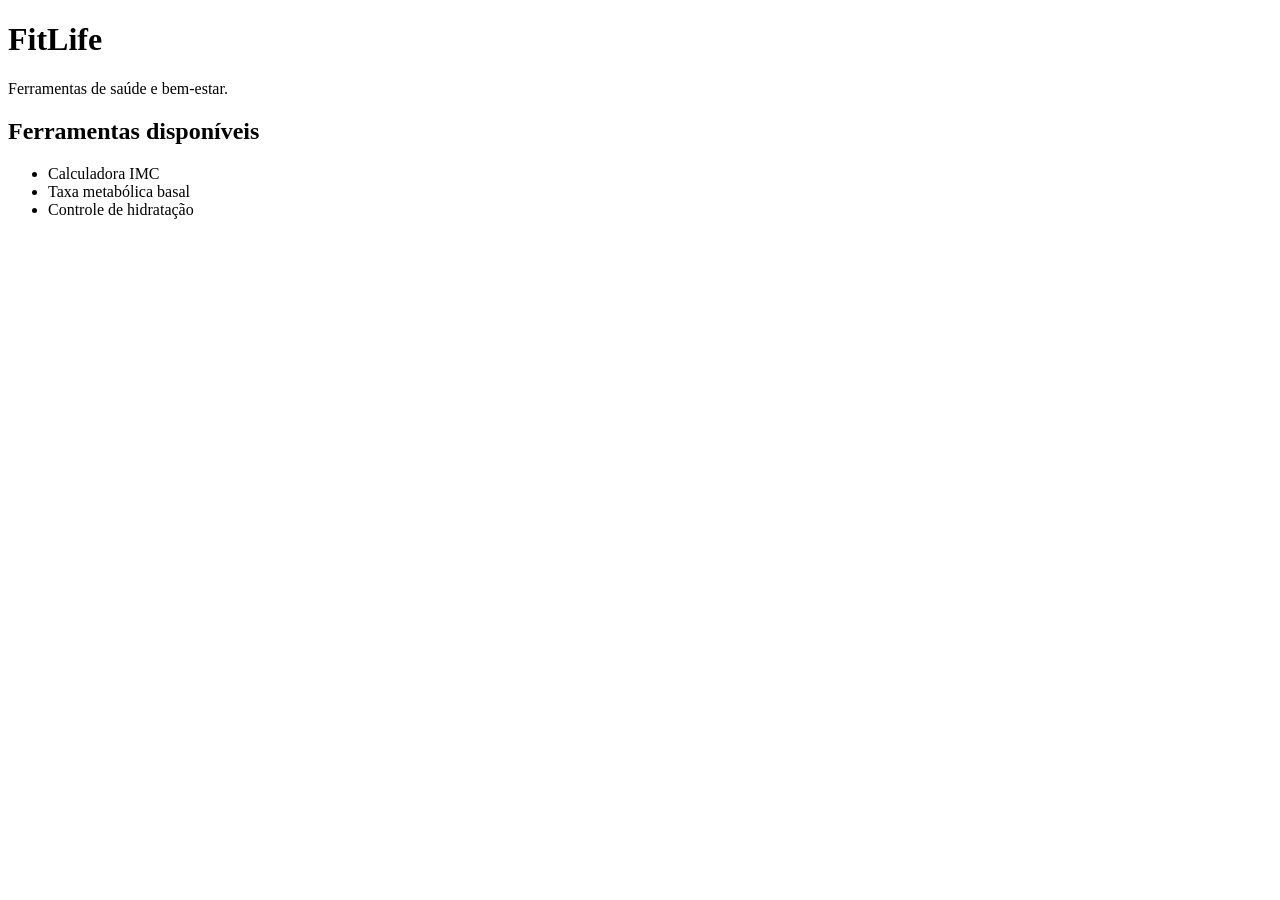
==== index.html @ 37007126 "estruturando HTML" ====
<!DOCTYPE html>
<html lang="pt-BR">
<head>
    <meta charset="UTF-8">
    <meta name="viewport" content="width=device-width, initial-scale=1.0">
    <title>FitLife</title>
</head>
<body>

    <h1>FitLife</h1>

    <p>Ferramentas de saúde e bem-estar.</p>

    <h2>Ferramentas disponíveis</h2>

    <ul>
        <li>Calculadora IMC</li>
        <li>Taxa metabólica basal</li>
        <li>Controle de hidratação</li>
    </ul>
    
</body>
</html>
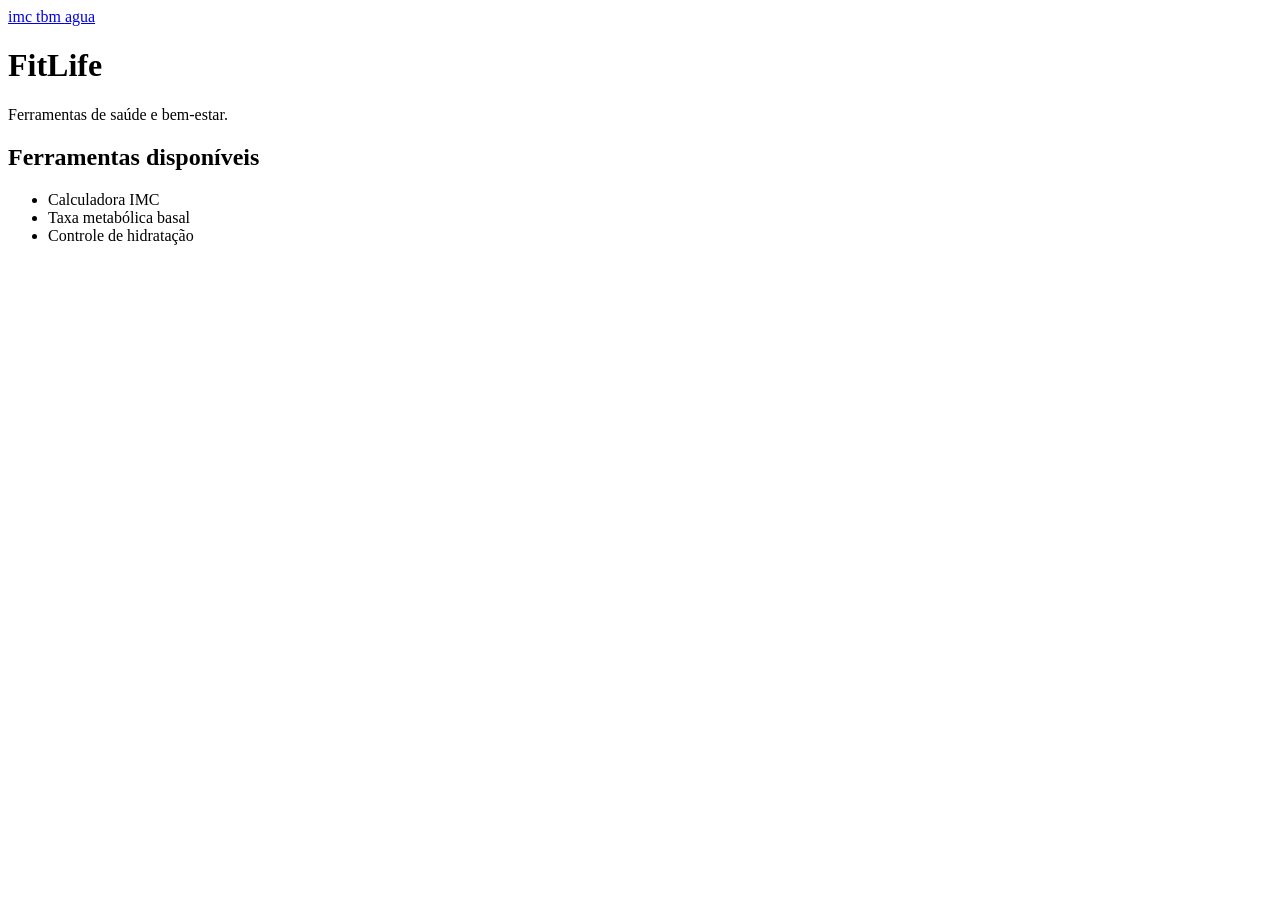
==== commit be0d17d4: "adicionado conteudo nas paginas novas" ====
--- a/index.html
+++ b/index.html
@@ -6,6 +6,12 @@
     <title>FitLife</title>
 </head>
 <body>
+
+
+    <a href="pages/imc.html"> imc </a>
+    <a href="pages/tmb.html"> tbm </a>
+    <a href="pages/water.html"> agua </a>
+
 
     <h1>FitLife</h1>
 
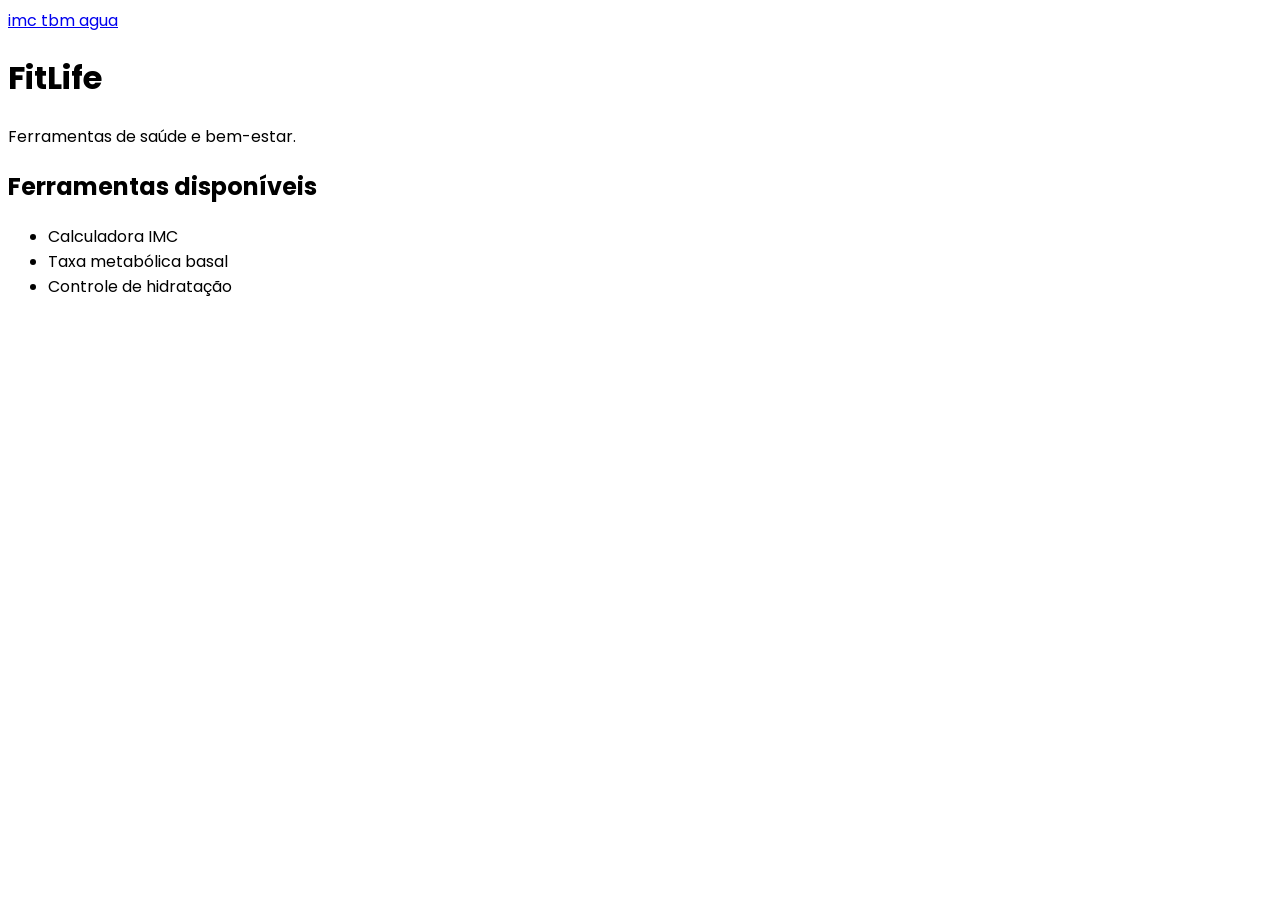
==== commit 15ac57d5: "adicionado fontes no HTML" ====
--- a/index.html
+++ b/index.html
@@ -3,9 +3,14 @@
 <head>
     <meta charset="UTF-8">
     <meta name="viewport" content="width=device-width, initial-scale=1.0">
+    <link rel="preconnect" href="https://fonts.googleapis.com">
+    <link rel="preconnect" href="https://fonts.gstatic.com" crossorigin>
+    <link href="https://fonts.googleapis.com/css2?family=Poppins:ital,wght@0,100;0,200;0,300;0,400;0,500;0,600;0,700;0,800;0,900;1,100;1,200;1,300;1,400;1,500;1,600;1,700;1,800;1,900&display=swap" rel="stylesheet">
+
     <title>FitLife</title>
 </head>
-<body>
+<body style="font-family: Poppins" >
+    
 
 
     <a href="pages/imc.html"> imc </a>
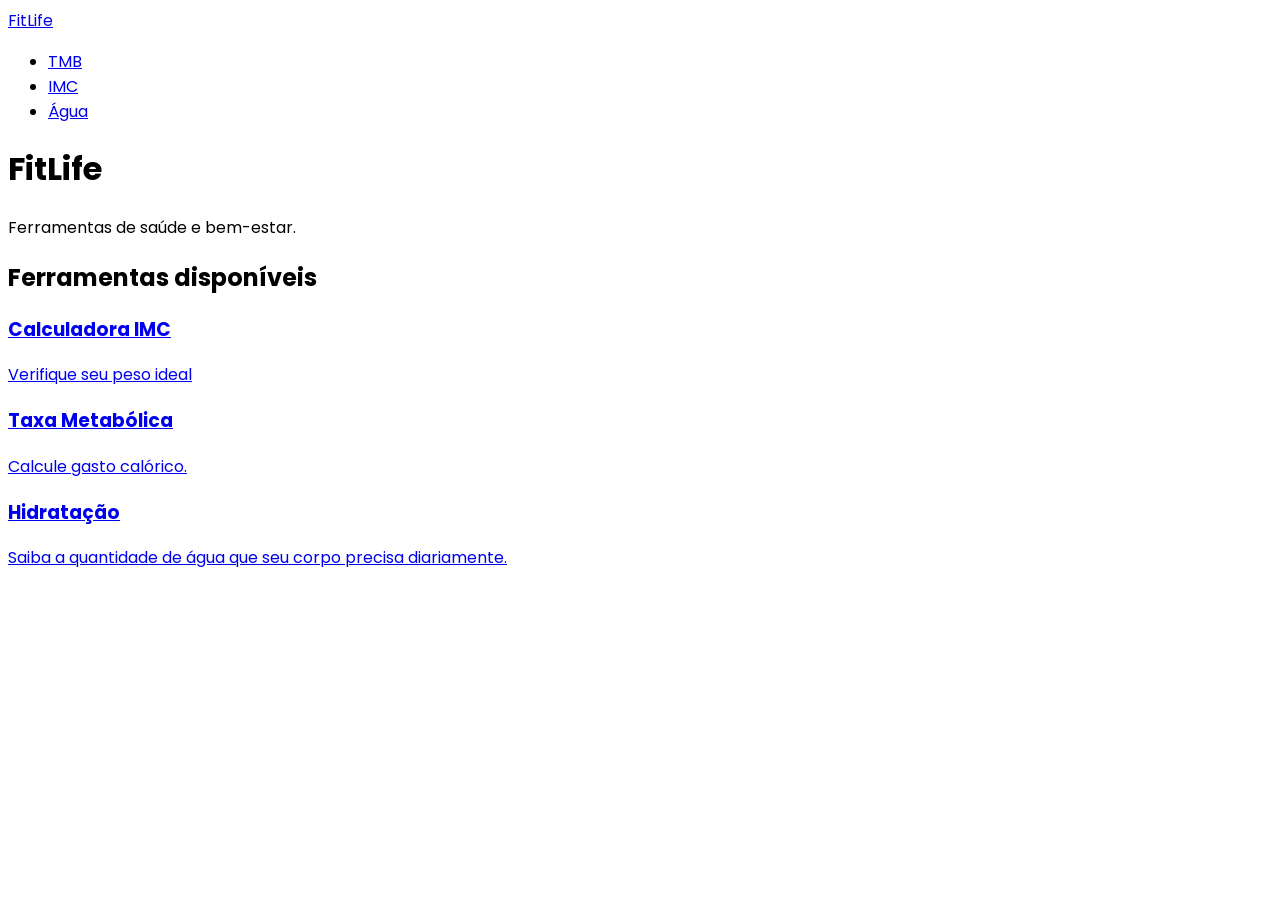
==== commit b425c289: "feito HTML semantico index.html" ====
--- a/index.html
+++ b/index.html
@@ -11,24 +11,45 @@
 </head>
 <body style="font-family: Poppins" >
     
+    <nav>
+        <a href="index.html">FitLife</a>
+
+        <ul>
+            <li><a href="pages/tmb.html">TMB</a></li>
+            <li><a href="pages/imc.html">IMC</a></li>
+            <li><a href="pages/water.html">Água</a></li>
+        </ul>
+    </nav>
 
 
-    <a href="pages/imc.html"> imc </a>
-    <a href="pages/tmb.html"> tbm </a>
-    <a href="pages/water.html"> agua </a>
+    <header>
+        <h1>FitLife</h1>
+        <p>Ferramentas de saúde e bem-estar.</p>
+    </header>
 
+    <main>
+        <section>
+            <h2>Ferramentas disponíveis</h2>
 
-    <h1>FitLife</h1>
+            <a href="pages/imc.html">
+                <h3>Calculadora IMC</h3>
+                <p>Verifique seu peso ideal</p>
+            </a>
 
-    <p>Ferramentas de saúde e bem-estar.</p>
+            <a href="pages/tmb.html">
+                <h3>Taxa Metabólica</h3>
+                <p>Calcule gasto calórico.</p>
+            </a>
 
-    <h2>Ferramentas disponíveis</h2>
+            <a href="pages/water.html">
+                <h3>Hidratação</h3>
+                <p>Saiba a quantidade de água que seu corpo precisa diariamente.</p>
+            </a>
 
-    <ul>
-        <li>Calculadora IMC</li>
-        <li>Taxa metabólica basal</li>
-        <li>Controle de hidratação</li>
-    </ul>
+        </section>
+
+    </main>
+
     
 </body>
 </html>
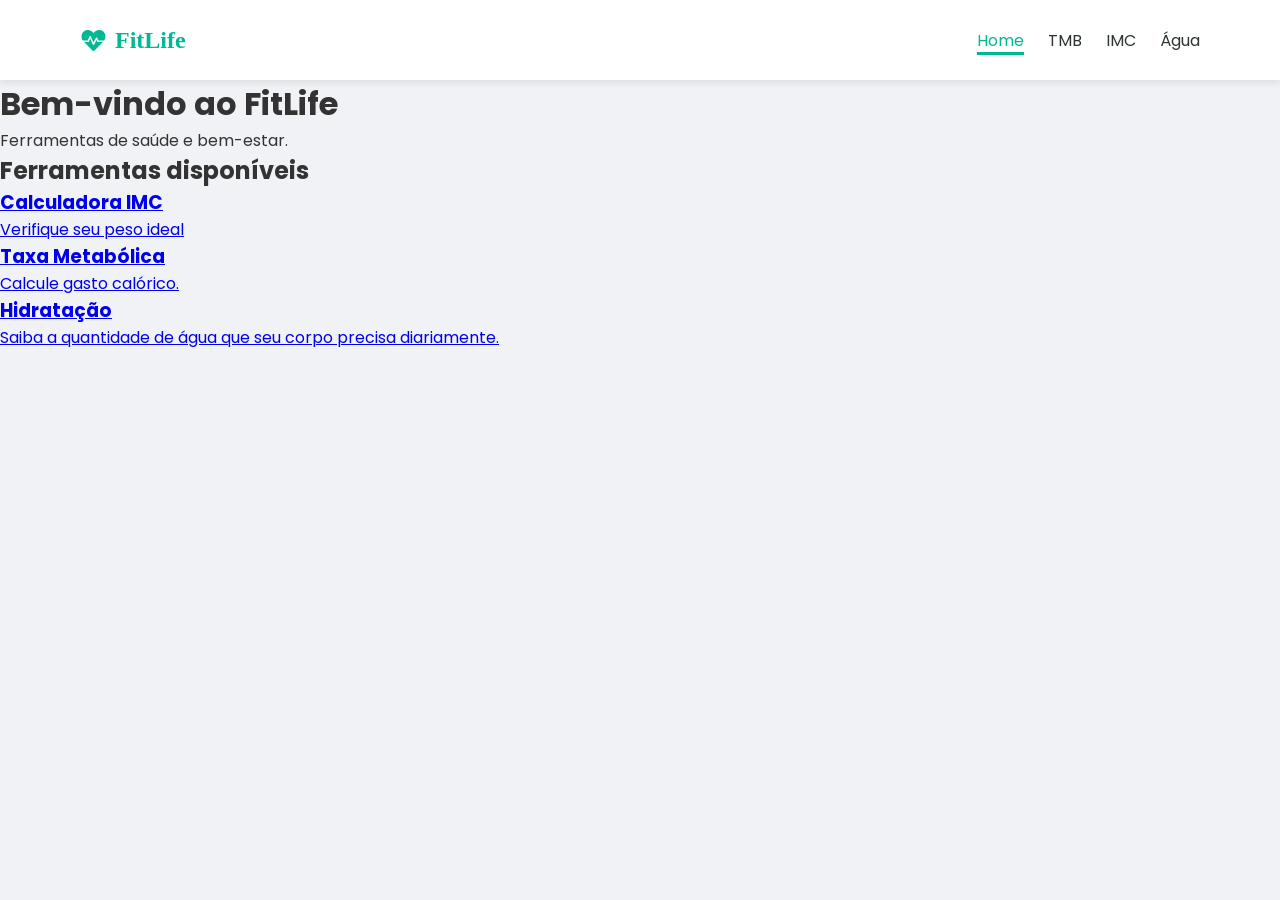
==== commit 5a71aed9: "adicionado estilização no nav" ====
--- a/index.html
+++ b/index.html
@@ -6,24 +6,32 @@
     <link rel="preconnect" href="https://fonts.googleapis.com">
     <link rel="preconnect" href="https://fonts.gstatic.com" crossorigin>
     <link href="https://fonts.googleapis.com/css2?family=Poppins:ital,wght@0,100;0,200;0,300;0,400;0,500;0,600;0,700;0,800;0,900;1,100;1,200;1,300;1,400;1,500;1,600;1,700;1,800;1,900&display=swap" rel="stylesheet">
+    <link rel="stylesheet" href="css/styles.css">
+    <link
+    rel="stylesheet"
+    href="https://cdnjs.cloudflare.com/ajax/libs/font-awesome/6.0.0/css/all.min.css"
+    />
 
     <title>FitLife</title>
 </head>
-<body style="font-family: Poppins" >
-    
+<body>
     <nav>
-        <a href="index.html">FitLife</a>
+        <a class="logo" href="index.html">    
+            <i class="fas fa-heartbeat"></i>
+            FitLife
+        </a>
 
-        <ul>
-            <li><a href="pages/tmb.html">TMB</a></li>
-            <li><a href="pages/imc.html">IMC</a></li>
-            <li><a href="pages/water.html">Água</a></li>
+        <ul class="nav-links">
+            <li><a class="nav-link" id="nav-active" href="index.html">Home</a></li>
+            <li><a class="nav-link" href="pages/tmb.html">TMB</a></li>
+            <li><a class="nav-link" href="pages/imc.html">IMC</a></li>
+            <li><a class="nav-link" href="pages/water.html">Água</a></li>
         </ul>
     </nav>
 
 
     <header>
-        <h1>FitLife</h1>
+        <h1>Bem-vindo ao FitLife</h1>
         <p>Ferramentas de saúde e bem-estar.</p>
     </header>
 
--- a/css/styles.css
+++ b/css/styles.css
@@ -0,0 +1,53 @@
+* {
+    margin: 0;
+    padding: 0;
+    box-sizing: 0;
+}
+
+body {
+    font-family: "Poppins";
+    background-color: #f0f2f5;
+    color: #333
+}
+
+nav {
+    /* flexbox */
+    display: flex;
+    justify-content: space-between;
+    align-items: center;
+
+    background-color: #fff;
+    padding: 0 80px;
+    height: 80px;
+    box-shadow: 0 2px 8px rgba(0, 0, 0, 0.1);
+}
+
+.logo {
+    /* flexbox */
+    display: flex;
+    align-items: center;
+
+    gap: 8px;
+
+    font-size:24px;
+    color: #00b894;
+    text-decoration: none;
+    font-weight: 600;
+}
+
+.nav-links {
+    display:flex;
+    list-style: none;
+    gap: 24px
+}
+
+.nav-link {
+    text-decoration: none;
+    color: #2d3436;
+    font-size: 16px
+}
+
+#nav-active {
+    border-bottom: 3px #00b894 solid;
+    color: #00b894
+}
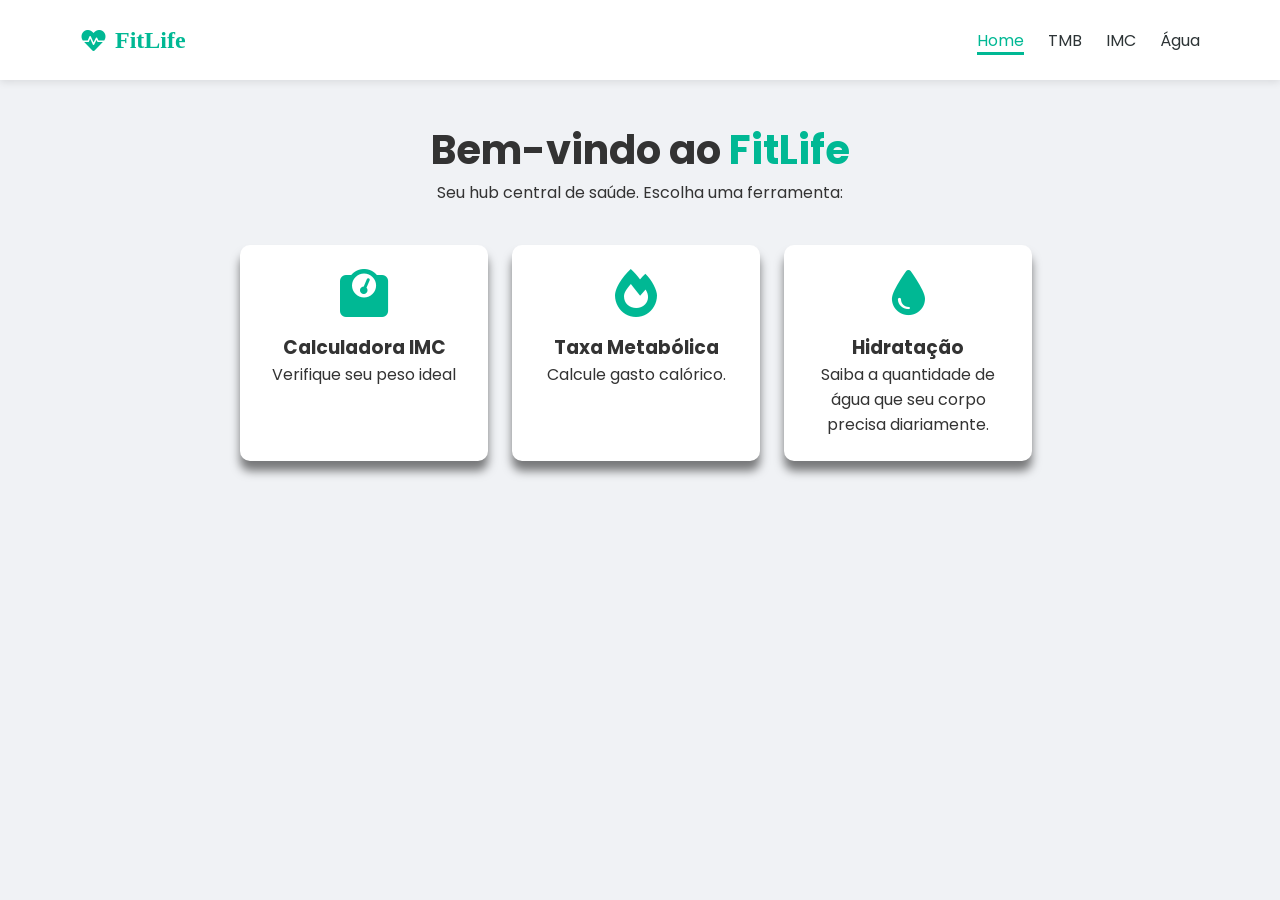
==== commit dc957c54: "finalizado primeira estilização da home" ====
--- a/index.html
+++ b/index.html
@@ -30,30 +30,30 @@
     </nav>
 
 
-    <header>
-        <h1>Bem-vindo ao FitLife</h1>
-        <p>Ferramentas de saúde e bem-estar.</p>
+    <header class="header-container">
+        <h1>Bem-vindo ao <span>FitLife</span></h1>
+        <p>Seu hub central de saúde. Escolha uma ferramenta:</p>
     </header>
 
     <main>
-        <section>
-            <h2>Ferramentas disponíveis</h2>
-
-            <a href="pages/imc.html">
+        <section class="cards-section">
+            <a class="feature-card" href="pages/imc.html">
+                <i class="fas fa-weight"></i>
                 <h3>Calculadora IMC</h3>
                 <p>Verifique seu peso ideal</p>
             </a>
 
-            <a href="pages/tmb.html">
+            <a class="feature-card" href="pages/tmb.html">
+                <i class="fas fa-fire"></i>
                 <h3>Taxa Metabólica</h3>
                 <p>Calcule gasto calórico.</p>
             </a>
 
-            <a href="pages/water.html">
+            <a class="feature-card" href="pages/water.html">
+                <i class="fas fa-tint"></i>
                 <h3>Hidratação</h3>
                 <p>Saiba a quantidade de água que seu corpo precisa diariamente.</p>
             </a>
-
         </section>
 
     </main>
--- a/css/styles.css
+++ b/css/styles.css
@@ -1,7 +1,6 @@
 * {
     margin: 0;
     padding: 0;
-    box-sizing: 0;
 }
 
 body {
@@ -47,7 +46,57 @@
     font-size: 16px
 }
 
+.nav-link:hover {
+    color: #00b894
+}
+
 #nav-active {
     border-bottom: 3px #00b894 solid;
     color: #00b894
+}
+
+.header-container {
+    text-align: center;
+    padding: 40px 0;
+}
+
+.header-container h1 {
+    font-size: 40px;
+}
+
+.header-container span {
+    color: #00b894
+}
+
+main {
+    width: 800px;
+    margin: 0 auto;
+}
+
+.cards-section {
+    text-align: center;
+    
+    display: flex;
+    gap: 24px;
+}
+
+.feature-card {
+    background-color: #fff;
+    color: #333;
+    padding: 24px;
+    border-radius: 10px;
+    text-align: center;
+    text-decoration: none;
+    box-shadow: 0 10px 10px rgba(0, 0, 0, 0.5);
+    width: 200px;
+}
+
+.feature-card:hover {
+    border: 2px solid #00b894
+}
+
+.feature-card i {
+    font-size: 48px;
+    color: #00b894;
+    margin-bottom: 16px;
 }
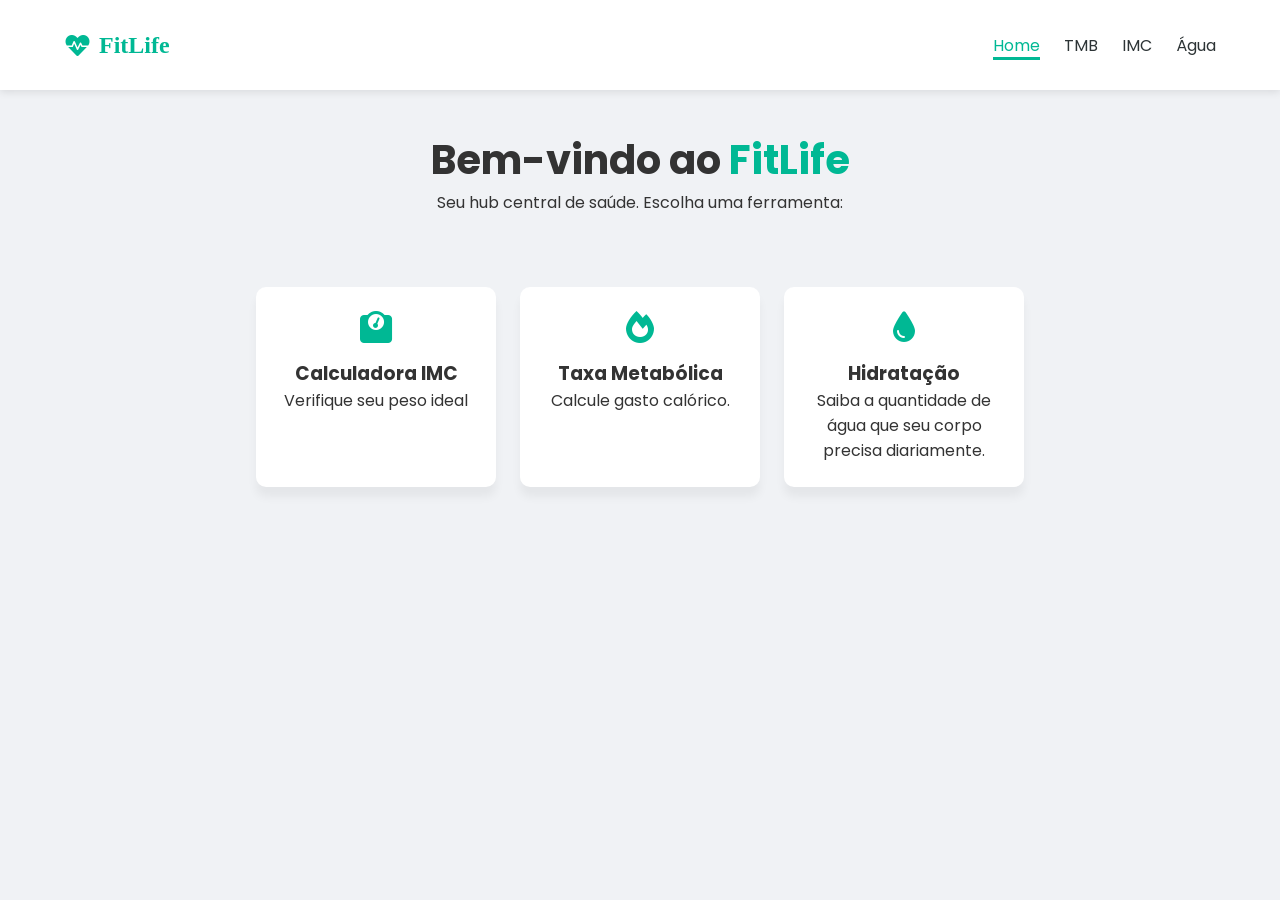
==== commit 7e3cb884: "inicio javasript" ====
--- a/index.html
+++ b/index.html
@@ -57,7 +57,5 @@
         </section>
 
     </main>
-
-    
 </body>
 </html>
--- a/css/styles.css
+++ b/css/styles.css
@@ -1,23 +1,40 @@
+:root {
+  --primary-color: #00b894;
+  --primary-dark: #019477;
+  --secondary-color: #2d3436;
+  --background-color: #f0f2f5;
+  --card-color: #ffffff;
+  --text-color: #333333;
+  --muted-color: #636e72;
+  --danger-color: #d63031;
+  --water-color: #0984e3;
+  --border-color: #dfe6e9;
+
+  --result-box: #e8f8f5;
+
+  --shadow-md: 0 10px 10px rgba(0, 0, 0, 0.05);
+}
+
 * {
     margin: 0;
     padding: 0;
+    box-sizing: border-box;
 }
 
 body {
     font-family: "Poppins";
-    background-color: #f0f2f5;
-    color: #333
+    background-color: var(--background-color);
+    color: var(--text-color)
 }
 
 nav {
-    /* flexbox */
     display: flex;
     justify-content: space-between;
     align-items: center;
 
-    background-color: #fff;
-    padding: 0 80px;
-    height: 80px;
+    background-color: var(--card-color);
+    padding: 0 5%;
+    height: 10vh;
     box-shadow: 0 2px 8px rgba(0, 0, 0, 0.1);
 }
 
@@ -26,10 +43,10 @@
     display: flex;
     align-items: center;
 
-    gap: 8px;
-
-    font-size:24px;
-    color: #00b894;
+    gap: 0.5rem;
+
+    font-size:1.5rem;
+    color: var(--primary-color);
     text-decoration: none;
     font-weight: 600;
 }
@@ -37,66 +54,166 @@
 .nav-links {
     display:flex;
     list-style: none;
-    gap: 24px
+    gap: 1.5rem;
 }
 
 .nav-link {
     text-decoration: none;
-    color: #2d3436;
-    font-size: 16px
+    color: var(--secondary-color);
+    font-size: 1rem;
 }
 
 .nav-link:hover {
-    color: #00b894
+    color: var(--primary-color)
 }
 
 #nav-active {
-    border-bottom: 3px #00b894 solid;
-    color: #00b894
+    border-bottom: 3px var(--primary-color) solid;
+    color: var(--primary-color)
 }
 
 .header-container {
     text-align: center;
-    padding: 40px 0;
+    padding: 2.5rem 0;
 }
 
 .header-container h1 {
-    font-size: 40px;
+    font-size: 2.5rem;
 }
 
 .header-container span {
-    color: #00b894
+    color: var(--primary-color)
 }
 
 main {
-    width: 800px;
+    width: 80%;
     margin: 0 auto;
+    
+    padding: 2rem 0;
 }
 
 .cards-section {
     text-align: center;
     
     display: flex;
-    gap: 24px;
+    justify-content: center;
+    flex-wrap: wrap;
+    gap: 1.5rem;
 }
 
 .feature-card {
-    background-color: #fff;
-    color: #333;
-    padding: 24px;
+    background-color: var(--card-color);
+    color: var(--text-color);
+    padding: 1.5rem;
     border-radius: 10px;
     text-align: center;
     text-decoration: none;
-    box-shadow: 0 10px 10px rgba(0, 0, 0, 0.5);
-    width: 200px;
+    box-shadow: var(--shadow-md);
+    width: 15rem;
 }
 
 .feature-card:hover {
-    border: 2px solid #00b894
+    border: 2px solid var(--primary-color)
 }
 
 .feature-card i {
-    font-size: 48px;
-    color: #00b894;
-    margin-bottom: 16px;
+    font-size: 2rem;
+    color: var(--primary-color);
+    margin-bottom: 1rem;
+}
+
+.tool-container {
+    display: flex;
+    flex-direction: column;
+    gap:1rem;
+
+    width: 100%;
+    padding: 2rem;
+
+    background-color: var(--card-color);
+    border-radius: 10px;
+    box-shadow: var(--shadow-md);
+}
+
+.tool-container-title {
+    text-align: center;
+}
+
+.tool-container-title h2 {
+    color: var(--secondary-color);
+    font-size: 1.8rem;
+}
+
+.tool-container form {
+    display: flex;
+    flex-direction: column;
+    gap: 1rem;
+}
+
+.form-group {
+    display: flex;
+    flex-direction: column;
+    gap: 0.5rem;
+}
+
+.form-group label {
+    font-weight: 600;
+    color: var(--secondary-color);
+}
+
+.form-group select,
+.form-group input {
+    padding: 0.8rem;
+    border: 2px solid var(--border-color);
+    border-radius: 5px;
+    font-size: 1rem;
+    font-family: inherit;
+}
+
+.form-group input:focus,
+.form-group select:focus {
+    outline: none;
+    border-color: var(--primary-color);
+}
+
+.action-btn {
+    padding: 0.8rem 1rem;
+    background-color: var(--primary-color);
+    color: var(--card-color);
+    border: none;
+    border-radius: 5px;
+    font-size: 1rem;
+    font-weight: 600;
+    font-family: inherit;
+    cursor: pointer;
+    text-decoration: none;
+    text-align: center;
+    transition: 0.3s;
+}
+
+.action-btn:hover {
+    background-color: var(--primary-dark);
+}
+
+.btn-back {
+    background-color: var(--muted-color);
+}
+
+.btn-back:hover {
+    background-color: var(--secondary-color);
+}
+
+.result-box {
+    background-color: var(--result-box);
+    padding: 1.25rem;
+    border-radius: 10px;
+    text-align: center;
+}
+
+@media (max-width: 480px) {
+    nav {
+        flex-direction: column;
+        justify-content: center;
+        height: 12vh;
+    }
 }
